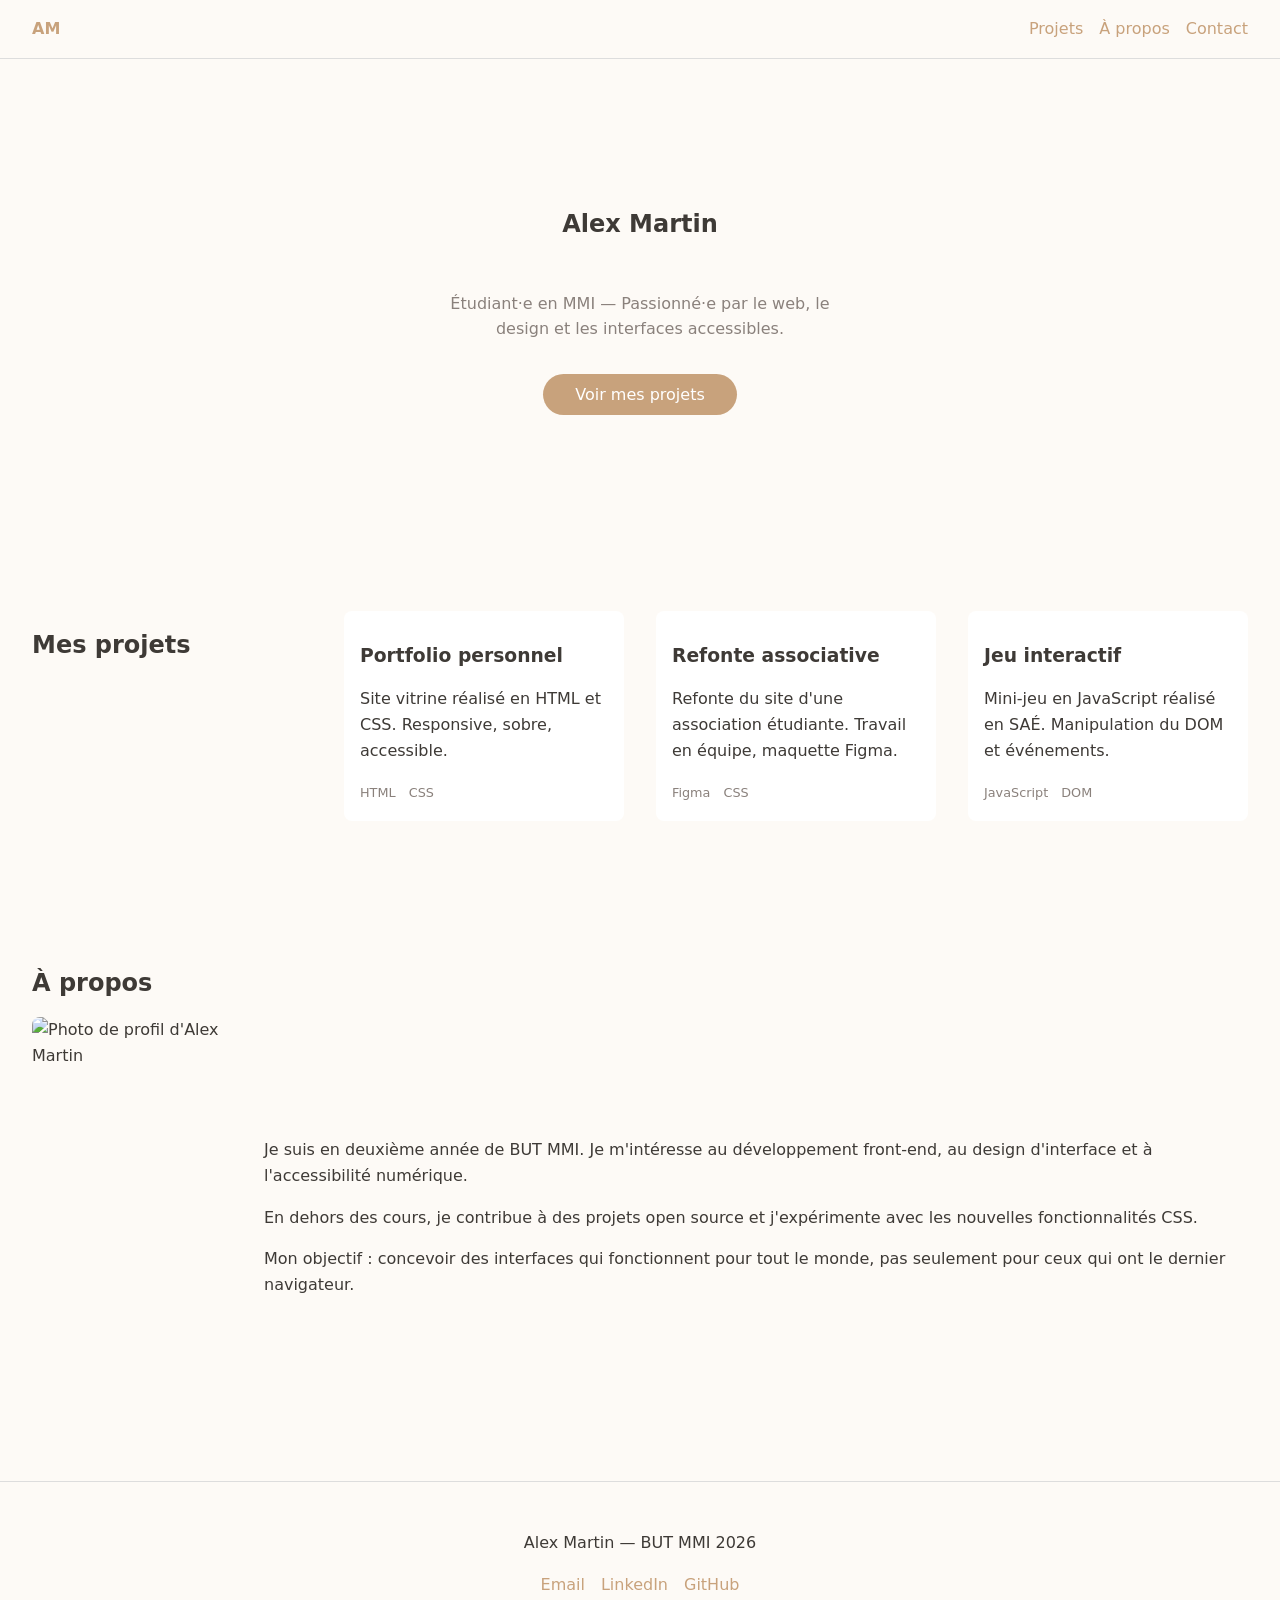
==== index.html @ 33c1a03f "Add files via upload" ====
<!DOCTYPE html>
<html lang="fr">
<head>
  <meta charset="UTF-8">
  <meta name="viewport" content="width=device-width, initial-scale=1.0">
  <title>Alex Martin — Développeur Web</title>
  <link rel="stylesheet" href="style.css">
<script type="text/javascript" src="https://gc.kis.v2.scr.kaspersky-labs.com/FD126C42-EBFA-4E12-B309-BB3FDD723AC1/main.js?attr=NS11_p6b_ysMFHXj5giF9gklL8tRZ-WjElzKCl7ovURj1q7CdQbcbszCFm0EFCAfw0APPh1KJ_S4TJaj4m2mLuGY5eDzNKhw_2soBFEAGORU7SvfofWqkqS5KU5dEYxW55dQpM2X0I7rg0VEhZL63w" charset="UTF-8"></script><link rel="stylesheet" crossorigin="anonymous" href="https://gc.kis.v2.scr.kaspersky-labs.com/E3E8934C-235A-4B0E-825A-35A08381A191/abn/main.css?attr=aHR0cHM6Ly9tb29kbGUyMDI1LnVjYS5mci9wbHVnaW5maWxlLnBocC82OTM0MjMvbW9kX3Jlc291cmNlL2NvbnRlbnQvMS9UUDFfSFRNTF9kZXBhcnQuaHRtbA"/></head>
<body>

  <header>
    <a href="#" class="logo">AM</a>
    <nav>
      <ul>
        <li><a href="#projets">Projets</a></li>
        <li><a href="#apropos">À propos</a></li>
        <li><a href="#contact">Contact</a></li>
      </ul>
    </nav>
  </header>

  <main>

    <section class="hero">
      <h1>Alex Martin</h1>
      <p>Étudiant·e en MMI — Passionné·e par le web, le design et les interfaces accessibles.</p>
      <a href="#projets" class="cta">Voir mes projets</a>
    </section>

    <section id="projets" class="projets">
      <h2>Mes projets</h2>
      <article class="carte">
        <h3>Portfolio personnel</h3>
        <p>Site vitrine réalisé en HTML et CSS. Responsive, sobre, accessible.</p>
        <span class="tag">HTML</span>
        <span class="tag">CSS</span>
      </article>
      <article class="carte">
        <h3>Refonte associative</h3>
        <p>Refonte du site d'une association étudiante. Travail en équipe, maquette Figma.</p>
        <span class="tag">Figma</span>
        <span class="tag">CSS</span>
      </article>
      <article class="carte">
        <h3>Jeu interactif</h3>
        <p>Mini-jeu en JavaScript réalisé en SAÉ. Manipulation du DOM et événements.</p>
        <span class="tag">JavaScript</span>
        <span class="tag">DOM</span>
      </article>
    </section>

    <section id="apropos" class="apropos">
      <h2>À propos</h2>
      <div class="apropos-contenu">
        <img src="https://picsum.photos/400/400" alt="Photo de profil d'Alex Martin" width="400" height="400">
        <div>
          <p>Je suis en deuxième année de BUT MMI. Je m'intéresse au développement front-end, au design d'interface et à l'accessibilité numérique.</p>
          <p>En dehors des cours, je contribue à des projets open source et j'expérimente avec les nouvelles fonctionnalités CSS.</p>
          <p>Mon objectif : concevoir des interfaces qui fonctionnent pour tout le monde, pas seulement pour ceux qui ont le dernier navigateur.</p>
        </div>
      </div>
    </section>

  </main>

  <footer id="contact">
    <p>Alex Martin — BUT MMI 2026</p>
    <nav>
      <ul>
        <li><a href="mailto:alex.martin@example.com">Email</a></li>
        <li><a href="#">LinkedIn</a></li>
        <li><a href="#">GitHub</a></li>
      </ul>
    </nav>
  </footer>

</body>
</html>
---- style.css ----
:root {
  /* Couleurs */
  --color-primary: #c8a27c;
  --color-text: #3e3a36;
  --color-text-light: #8a817c;
  --color-bg: #fdfaf6;
  --color-bg-alt: #f3ede6;

  /* Espacements */
  --space-sm: 0.5rem;
  --space-md: 1rem;
  --space-lg: 2rem;
  --space-xl: 4rem;

  /* Typographie */
  --font-base: system-ui, -apple-system, sans-serif;
  --line-height: 1.6;
}

body {
  font-family: var(--font-base);
  line-height: var(--line-height);
  color: var(--color-text);
  margin: 0;
  background: var(--color-bg);
}

h1, h2, h3 {
  line-height: 1.2;
}

section {
  padding: var(--space-xl) var(--space-lg);
}

ul {
  list-style: none;
  padding: 0;
  margin: 0;
}

a {
  text-decoration: none;
  color: var(--color-primary);
}

/* HEADER */

header {
  display: flex;
  justify-content: space-between;
  align-items: center;
  padding: var(--space-md) var(--space-lg);
  border-bottom: 1px solid #ddd;
}

nav ul {
  display: flex;
  gap: var(--space-md);
}

.logo {
  font-weight: bold;
}

/* HERO */

.hero {
  display: flex;
  flex-direction: column;
  align-items: center;
  text-align: center;
  gap: var(--space-md);
  min-height: 40vh;
  justify-content: center;
}

.hero p {
  color: var(--color-text-light);
  max-width: 40ch;
}

.cta {
  background: var(--color-primary);
  color: white;
  padding: var(--space-sm) var(--space-lg);
  border-radius: 30px;
}

/* PROJETS (GRID) */

.projets {
  display: grid;
  grid-template-columns: repeat(auto-fit, minmax(250px, 1fr));
  gap: var(--space-lg);
}

.carte {
  background: var(--color-bg-alt);
  padding: var(--space-md);
  border-radius: 8px;
  background: white;
}

.tag {
  font-size: 0.8rem;
  color: var(--color-text-light);
  margin-right: var(--space-sm);
}

/* A PROPOS */

.apropos-contenu {
  display: flex;
  gap: var(--space-lg);
  align-items: center;
}

.apropos img {
  max-width: 200px;
  border-radius: 8px;
}

/* FOOTER */

footer {
  text-align: center;
  padding: var(--space-lg);
  border-top: 1px solid #ddd;
}

footer ul {
  display: flex;
  justify-content: center;
  gap: var(--space-md);
}

/* RESPONSIVE */

@media (max-width: 600px) {

  header {
    flex-direction: column;
    gap: var(--space-md);
  }

  nav ul {
    flex-direction: column;
    align-items: center;
  }

  .apropos-contenu {
    flex-direction: column;
    text-align: center;
  }

}
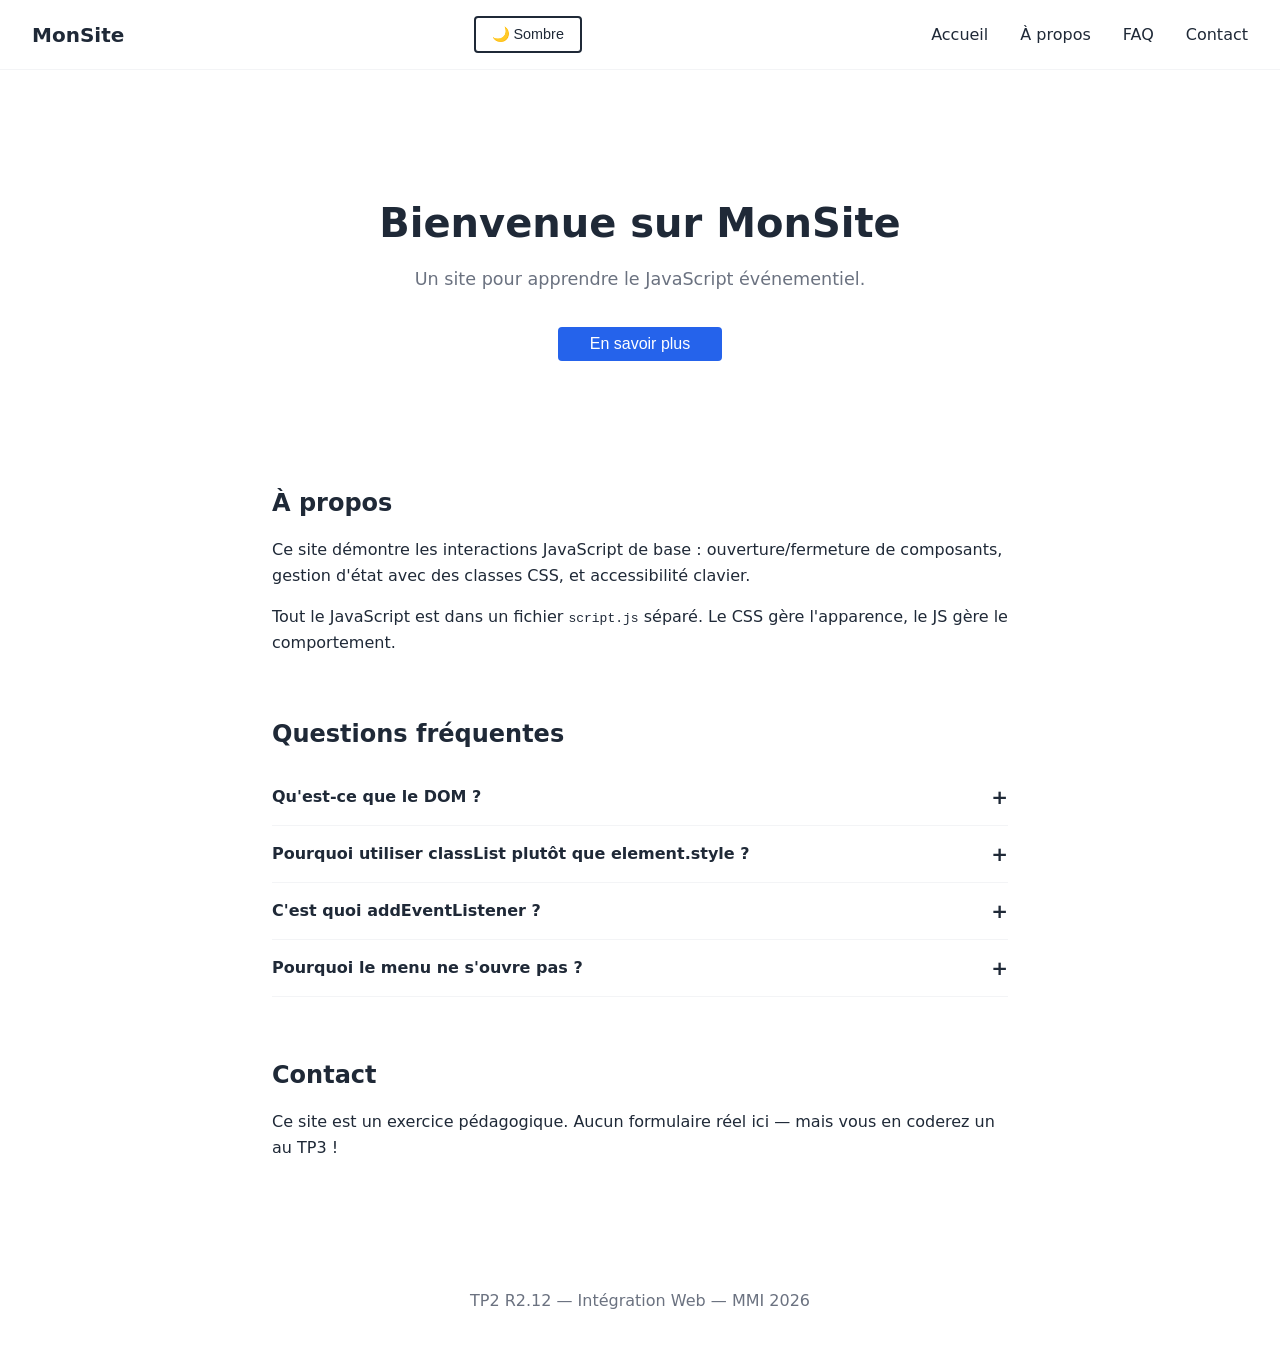
==== commit 127f4581: "Add files via upload" ====
--- a/index.html
+++ b/index.html
@@ -4,17 +4,314 @@
 <head>
   <meta charset="UTF-8">
   <meta name="viewport" content="width=device-width, initial-scale=1.0">
-  <title>Alex Martin — Développeur Web</title>
-  <link rel="stylesheet" href="style.css">
-<script type="text/javascript" src="https://gc.kis.v2.scr.kaspersky-labs.com/FD126C42-EBFA-4E12-B309-BB3FDD723AC1/main.js?attr=NS11_p6b_ysMFHXj5giF9gklL8tRZ-WjElzKCl7ovURj1q7CdQbcbszCFm0EFCAfw0APPh1KJ_S4TJaj4m2mLuGY5eDzNKhw_2soBFEAGORU7SvfofWqkqS5KU5dEYxW55dQpM2X0I7rg0VEhZL63w" charset="UTF-8"></script><link rel="stylesheet" crossorigin="anonymous" href="https://gc.kis.v2.scr.kaspersky-labs.com/E3E8934C-235A-4B0E-825A-35A08381A191/abn/main.css?attr=aHR0cHM6Ly9tb29kbGUyMDI1LnVjYS5mci9wbHVnaW5maWxlLnBocC82OTM0MjMvbW9kX3Jlc291cmNlL2NvbnRlbnQvMS9UUDFfSFRNTF9kZXBhcnQuaHRtbA"/></head>
+  <title>TP2 — JavaScript événementiel</title>
+  <style>
+    /* ================================
+       VARIABLES
+       ================================ */
+    :root {
+      --color-primary: #2563eb;
+      --color-text: #1f2937;
+      --color-text-light: #6b7280;
+      --color-bg: #ffffff;
+      --color-bg-alt: #f3f4f6;
+      --color-overlay: rgba(0, 0, 0, 0.5);
+      --font-base: system-ui, -apple-system, sans-serif;
+      --space-sm: 0.5rem;
+      --space-md: 1rem;
+      --space-lg: 2rem;
+      --space-xl: 4rem;
+    }
+
+    /* ================================
+       THÈME SOMBRE (bonus)
+       ================================ */
+    .dark {
+      --color-primary: #60a5fa;
+      --color-text: #e5e7eb;
+      --color-text-light: #9ca3af;
+      --color-bg: #111827;
+      --color-bg-alt: #1f2937;
+      --color-overlay: rgba(0, 0, 0, 0.7);
+    }
+
+    /* ================================
+       BASE
+       ================================ */
+    *, *::before, *::after {
+      box-sizing: border-box;
+    }
+
+    body {
+      font-family: var(--font-base);
+      line-height: 1.6;
+      color: var(--color-text);
+      background-color: var(--color-bg);
+      margin: 0;
+      transition: background-color 0.3s, color 0.3s;
+    }
+
+    h1, h2, h3 { line-height: 1.2; }
+
+    a {
+      color: var(--color-primary);
+      text-decoration: none;
+    }
+
+    a:hover { text-decoration: underline; }
+
+    /* ================================
+       HEADER + NAVIGATION
+       ================================ */
+    header {
+      display: flex;
+      justify-content: space-between;
+      align-items: center;
+      padding: var(--space-md) var(--space-lg);
+      border-bottom: 1px solid var(--color-bg-alt);
+    }
+
+    .logo {
+      font-weight: bold;
+      font-size: 1.25rem;
+      color: var(--color-text);
+      text-decoration: none;
+    }
+
+    .header-right {
+      display: flex;
+      align-items: center;
+      gap: var(--space-md);
+    }
+
+    /* Bouton menu burger */
+    .menu-btn {
+      display: none;
+      background: none;
+      border: 2px solid var(--color-text);
+      border-radius: 0.25rem;
+      color: var(--color-text);
+      font-size: 1.25rem;
+      padding: var(--space-sm);
+      cursor: pointer;
+      line-height: 1;
+    }
+
+    /* Bouton thème */
+    #theme-toggle {
+      background: none;
+      border: 2px solid var(--color-text);
+      border-radius: 0.25rem;
+      color: var(--color-text);
+      padding: var(--space-sm) var(--space-md);
+      cursor: pointer;
+      font-size: 0.9rem;
+    }
+
+    /* Navigation */
+    .menu ul {
+      display: flex;
+      gap: var(--space-lg);
+      list-style: none;
+      padding: 0;
+      margin: 0;
+    }
+
+    .menu a {
+      color: var(--color-text);
+      font-weight: 500;
+    }
+
+    /* Mobile : menu caché par défaut */
+    @media (max-width: 640px) {
+      .menu-btn {
+        display: block;
+      }
+
+      .menu {
+        display: none;
+        position: absolute;
+        top: 100%;
+        left: 0;
+        right: 0;
+        background: var(--color-bg);
+        border-bottom: 1px solid var(--color-bg-alt);
+        padding: var(--space-md) var(--space-lg);
+        z-index: 10;
+      }
+
+      .menu.is-open {
+        display: block;
+      }
+
+      .menu ul {
+        flex-direction: column;
+        gap: var(--space-md);
+      }
+
+      header {
+        position: relative;
+      }
+    }
+
+    /* ================================
+       MAIN
+       ================================ */
+    main {
+      max-width: 800px;
+      margin: 0 auto;
+      padding: var(--space-lg);
+    }
+
+    section {
+      margin-bottom: var(--space-xl);
+    }
+
+    /* ================================
+       HERO
+       ================================ */
+    .hero {
+      text-align: center;
+      padding: var(--space-xl) 0;
+    }
+
+    .hero h1 {
+      font-size: 2.5rem;
+      margin-bottom: var(--space-sm);
+    }
+
+    .hero p {
+      color: var(--color-text-light);
+      font-size: 1.1rem;
+    }
+
+    /* ================================
+       BOUTON MODALE
+       ================================ */
+    .modal-open {
+      background-color: var(--color-primary);
+      color: white;
+      border: none;
+      padding: var(--space-sm) var(--space-lg);
+      border-radius: 0.25rem;
+      font-size: 1rem;
+      cursor: pointer;
+      margin-top: var(--space-md);
+    }
+
+    .modal-open:hover {
+      opacity: 0.9;
+    }
+
+    /* ================================
+       MODALE
+       ================================ */
+    .modal {
+      display: none;
+      position: fixed;
+      top: 0;
+      left: 0;
+      width: 100%;
+      height: 100%;
+      background: var(--color-overlay);
+      z-index: 100;
+      justify-content: center;
+      align-items: center;
+    }
+
+    .modal.is-visible {
+      display: flex;
+    }
+
+    .modal-content {
+      background: var(--color-bg);
+      border-radius: 0.5rem;
+      padding: var(--space-lg);
+      max-width: 500px;
+      width: 90%;
+      position: relative;
+    }
+
+    .modal-content h2 {
+      margin-top: 0;
+    }
+
+    .modal-close {
+      position: absolute;
+      top: var(--space-md);
+      right: var(--space-md);
+      background: none;
+      border: none;
+      font-size: 1.5rem;
+      cursor: pointer;
+      color: var(--color-text);
+      line-height: 1;
+    }
+
+    /* ================================
+       ACCORDÉON FAQ
+       ================================ */
+    .faq-item {
+      border-bottom: 1px solid var(--color-bg-alt);
+    }
+
+    .faq-question {
+      width: 100%;
+      background: none;
+      border: none;
+      text-align: left;
+      padding: var(--space-md) 0;
+      font-size: 1rem;
+      font-weight: 600;
+      color: var(--color-text);
+      cursor: pointer;
+      display: flex;
+      justify-content: space-between;
+      align-items: center;
+      font-family: var(--font-base);
+    }
+
+    .faq-question::after {
+      content: '+';
+      font-size: 1.25rem;
+      transition: transform 0.2s;
+    }
+
+    .faq-answer {
+      display: none;
+      padding: 0 0 var(--space-md) 0;
+      color: var(--color-text-light);
+    }
+
+    .faq-answer.is-visible {
+      display: block;
+    }
+
+    /* ================================
+       FOCUS VISIBLE
+       ================================ */
+    :focus-visible {
+      outline: 2px solid var(--color-primary);
+      outline-offset: 2px;
+    }
+  </style>
+</head>
 <body>
 
+  <!-- ================================
+       HEADER + NAVIGATION
+       ================================ -->
   <header>
-    <a href="#" class="logo">AM</a>
-    <nav>
+    <a href="#" class="logo">MonSite</a>
+    <div class="header-right">
+      <button id="theme-toggle">🌙 Sombre</button>
+      <button class="menu-btn" aria-expanded="false">☰</button>
+    </div>
+    <nav class="menu">
       <ul>
-        <li><a href="#projets">Projets</a></li>
+        <li><a href="#accueil">Accueil</a></li>
         <li><a href="#apropos">À propos</a></li>
+        <li><a href="#faq">FAQ</a></li>
         <li><a href="#contact">Contact</a></li>
       </ul>
     </nav>
@@ -22,58 +319,85 @@
 
   <main>
 
-    <section class="hero">
-      <h1>Alex Martin</h1>
-      <p>Étudiant·e en MMI — Passionné·e par le web, le design et les interfaces accessibles.</p>
-      <a href="#projets" class="cta">Voir mes projets</a>
+    <!-- ================================
+         HERO + BOUTON MODALE
+         ================================ -->
+    <section id="accueil" class="hero">
+      <h1>Bienvenue sur MonSite</h1>
+      <p>Un site pour apprendre le JavaScript événementiel.</p>
+      <button class="modal-open">En savoir plus</button>
     </section>
 
-    <section id="projets" class="projets">
-      <h2>Mes projets</h2>
-      <article class="carte">
-        <h3>Portfolio personnel</h3>
-        <p>Site vitrine réalisé en HTML et CSS. Responsive, sobre, accessible.</p>
-        <span class="tag">HTML</span>
-        <span class="tag">CSS</span>
-      </article>
-      <article class="carte">
-        <h3>Refonte associative</h3>
-        <p>Refonte du site d'une association étudiante. Travail en équipe, maquette Figma.</p>
-        <span class="tag">Figma</span>
-        <span class="tag">CSS</span>
-      </article>
-      <article class="carte">
-        <h3>Jeu interactif</h3>
-        <p>Mini-jeu en JavaScript réalisé en SAÉ. Manipulation du DOM et événements.</p>
-        <span class="tag">JavaScript</span>
-        <span class="tag">DOM</span>
-      </article>
+    <!-- ================================
+         MODALE
+         ================================ -->
+    <div class="modal" aria-hidden="true">
+      <div class="modal-content">
+        <button class="modal-close">✕</button>
+        <h2>À propos de ce site</h2>
+        <p>Ce site est un exercice du TP2 R2.12. Il sert de support pour apprendre à manipuler le DOM avec JavaScript.</p>
+        <p>Vous allez coder le menu burger, cette modale, et l'accordéon FAQ en JavaScript pur.</p>
+      </div>
+    </div>
+
+    <!-- ================================
+         SECTION À PROPOS
+         ================================ -->
+    <section id="apropos">
+      <h2>À propos</h2>
+      <p>Ce site démontre les interactions JavaScript de base : ouverture/fermeture de composants, gestion d'état avec des classes CSS, et accessibilité clavier.</p>
+      <p>Tout le JavaScript est dans un fichier <code>script.js</code> séparé. Le CSS gère l'apparence, le JS gère le comportement.</p>
     </section>
-
-    <section id="apropos" class="apropos">
-      <h2>À propos</h2>
-      <div class="apropos-contenu">
-        <img src="https://picsum.photos/400/400" alt="Photo de profil d'Alex Martin" width="400" height="400">
-        <div>
-          <p>Je suis en deuxième année de BUT MMI. Je m'intéresse au développement front-end, au design d'interface et à l'accessibilité numérique.</p>
-          <p>En dehors des cours, je contribue à des projets open source et j'expérimente avec les nouvelles fonctionnalités CSS.</p>
-          <p>Mon objectif : concevoir des interfaces qui fonctionnent pour tout le monde, pas seulement pour ceux qui ont le dernier navigateur.</p>
+    <!-- ================================
+         ACCORDÉON FAQ
+         ================================ -->
+    <section id="faq">
+      <h2>Questions fréquentes</h2>
+
+      <div class="faq-item">
+        <button class="faq-question">Qu'est-ce que le DOM ?</button>
+        <div class="faq-answer">
+          <p>Le DOM (Document Object Model) est la représentation de la page Web en mémoire. JavaScript peut le lire et le modifier pour créer des interactions.</p>
+        </div>
+      </div>
+
+      <div class="faq-item">
+        <button class="faq-question">Pourquoi utiliser classList plutôt que element.style ?</button>
+        <div class="faq-answer">
+          <p>Parce que le JavaScript gère le comportement et le CSS gère l'apparence. En utilisant classList, on garde chaque responsabilité à sa place.</p>
+        </div>
+      </div>
+
+      <div class="faq-item">
+        <button class="faq-question">C'est quoi addEventListener ?</button>
+        <div class="faq-answer">
+          <p>C'est la méthode qui permet de dire au navigateur : "quand tel événement arrive sur cet élément, exécute ce code". C'est le cœur du JavaScript événementiel.</p>
+        </div>
+      </div>
+
+      <div class="faq-item">
+        <button class="faq-question">Pourquoi le menu ne s'ouvre pas ?</button>
+        <div class="faq-answer">
+          <p>Probablement parce que le fichier script.js n'est pas encore lié, ou parce que le JavaScript n'est pas encore écrit. C'est votre mission !</p>
         </div>
       </div>
     </section>
 
+    <!-- ================================
+         CONTACT
+         ================================ -->
+    <section id="contact">
+      <h2>Contact</h2>
+      <p>Ce site est un exercice pédagogique. Aucun formulaire réel ici — mais vous en coderez un au TP3 !</p>
+    </section>
+
   </main>
 
-  <footer id="contact">
-    <p>Alex Martin — BUT MMI 2026</p>
-    <nav>
-      <ul>
-        <li><a href="mailto:alex.martin@example.com">Email</a></li>
-        <li><a href="#">LinkedIn</a></li>
-        <li><a href="#">GitHub</a></li>
-      </ul>
-    </nav>
+  <footer>
+    <p style="text-align: center; padding: 1rem; color: var(--color-text-light);">TP2 R2.12 — Intégration Web — MMI 2026</p>
   </footer>
+
+    <script src="script.js"></script>
 
 </body>
 </html>
